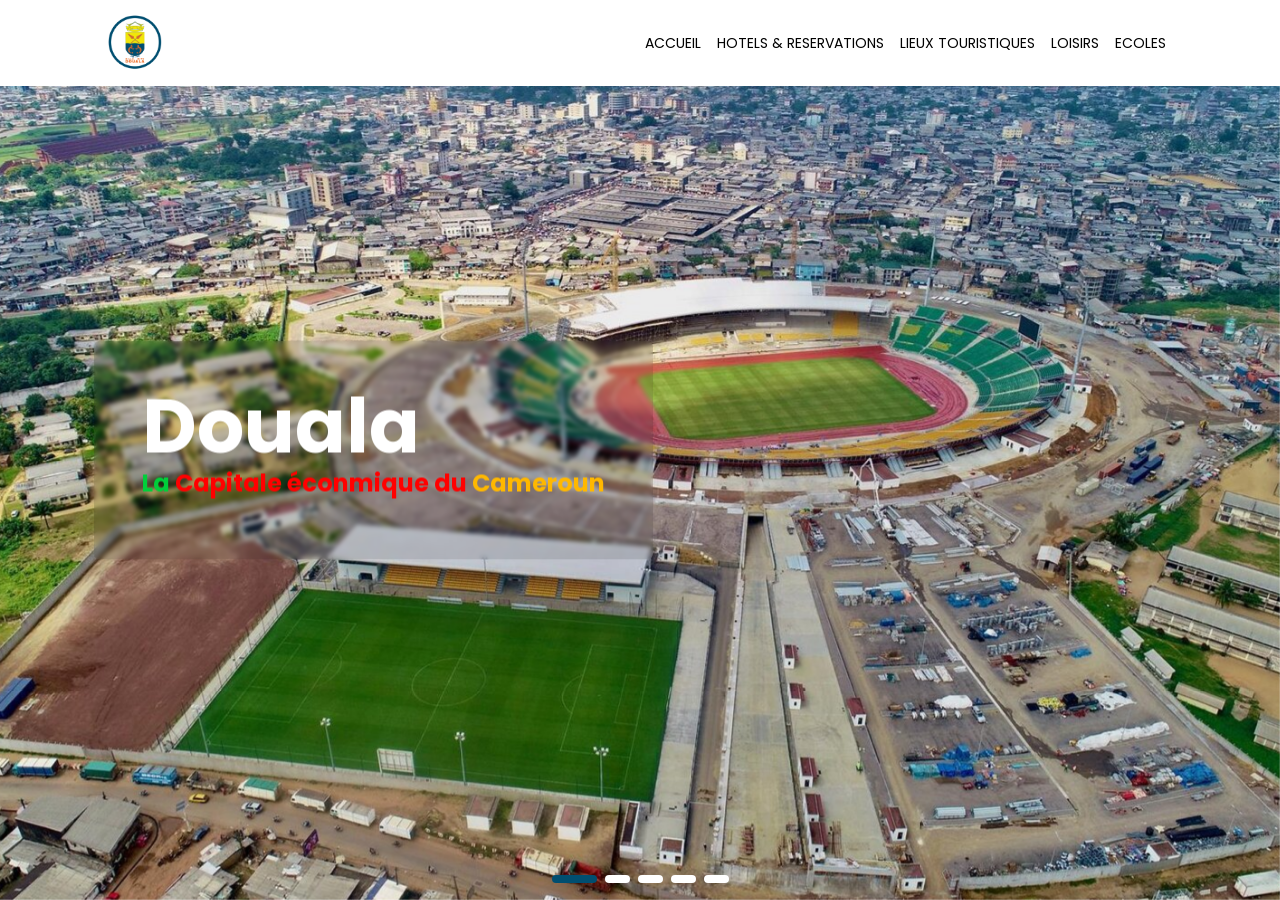
==== index.html @ 6801f5c3 "hero slides de la page d'accueil" ====
<!DOCTYPE html>
<html lang="en">
  <head>
    <meta charset="UTF-8" />
    <meta http-equiv="X-UA-Compatible" content="IE=edge" />
    <meta name="viewport" content="width=device-width, initial-scale=1.0" />

    <title>Douala Website | Accueil</title>

    <link rel="shortcut icon" href="images/logo-douala.png" type="image/png" />
    <!-- Poppins Google Font -->
    <link rel="preconnect" href="https://fonts.googleapis.com" />
    <link rel="preconnect" href="https://fonts.gstatic.com" crossorigin />
    <link
      href="https://fonts.googleapis.com/css2?family=Poppins:wght@300;400;500;700&display=swap"
      rel="stylesheet"
    />

    <!-- Swiper -->
    <link
      rel="stylesheet"
      href="https://unpkg.com/swiper@8/swiper-bundle.min.css"
    />

    <!-- Bootstrap  -->
    <link
      href="https://cdn.jsdelivr.net/npm/bootstrap@5.1.3/dist/css/bootstrap.min.css"
      rel="stylesheet"
      integrity="sha384-1BmE4kWBq78iYhFldvKuhfTAU6auU8tT94WrHftjDbrCEXSU1oBoqyl2QvZ6jIW3"
      crossorigin="anonymous"
    />

    <link rel="stylesheet" href="assets/css/style.css" />
  </head>

  <body>
    <header class="header shadow-sm position-fixed w-100">
      <div class="header-container container">
          <div class="container-fluid">
            <nav class="navbar navbar-expand-lg text-danger">
                <div class="container-fluid">
                  <a class="navbar-brand" href="index.html">
                      <img src="images/logo-douala.png" alt="logo CUD Douala" height="60">
                  </a>

                  <button class="navbar-toggler" type="button" data-bs-toggle="collapse" data-bs-target="#navbarNavAltMarkup" aria-controls="navbarNavAltMarkup" aria-expanded="false" aria-label="Toggle navigation">
                    <span class="navbar-toggler-icon"></span>
                  </button>

                  <div class="collapse navbar-collapse justify-content-end" id="navbarNavAltMarkup">
                    <div class="navbar-nav text-uppercase">
                      <a class="nav-link active" aria-current="page" href="#">Accueil</a>
                      <a class="nav-link" href="#">Hotels & Reservations</a>
                      <a class="nav-link" href="#">Lieux Touristiques</a>
                      <a class="nav-link" href="#">Loisirs</a>
                      <a class="nav-link" href="#">Ecoles</a>
                    </div>
                  </div>
                </div>
              </nav>
      </div>
      </div>
    </header>
    <section class="hero-content">
      <div class="swiper">

        <div class="swiper-wrapper">
          <div class="hero swiper-slide">
            <div class="container">
              <div class="container-fluid position-absolute">
                <div class="hero__intro p-5 rounded-2">
                  <h3 class="title">Douala</h3>
                  <p class="description">
                    <span class="green">La</span>
                    <span class="red">Capitale éconmique du </span>
                    <span class="yellow">Cameroun</span>
                  </p>
                </div>
              </div>
             
             </div>
            <img src="/images/hero-img.jpg" alt="hero image" class="h-100 w-100 hero__img">
          </div>
          <div class="hero swiper-slide">
            <img src="/images/hero-img-1.jpg" alt="hero image" class="h-100 w-100 hero__img">
        </div>
        <div class="hero swiper-slide">
          <img src="/images/hero-img-2.jpg" alt="hero image" class="h-100 w-100 hero__img">
      </div>
          <div class="hero swiper-slide">
            <div class="container">
              <div class="container-fluid position-absolute">
                <div class="hero__intro p-5 rounded-2">
                  <h3 class="title">Fleuve Wouri</h3>
                  <p class="description">
                    <span class="green">La</span>
                    <span class="red">Capitale éconmique du </span>
                    <span class="yellow">Cameroun</span>
                  </p>
                </div>
              </div>

            </div>
            <img src="/images/hero-img-3.jpg" alt="hero image" class="h-100 w-100 hero__img">
          </div>
          <div class="hero swiper-slide">
            <div class="container">
              <div class="container-fluid position-absolute">
                <div class="hero__intro p-5 rounded-2">
                  <h3 class="title">Cathédrale St. Pierre et Paul, Douala</h3>
                  <p class="description">
                    <span class="green">La</span>
                    <span class="red">Capitale éconmique du </span>
                    <span class="yellow">Cameroun</span>
                  </p>
                </div>
              </div>

            </div>
            <img src="/images/hero-img-4.jpg" alt="hero image" class="h-100 w-100 hero__img">
          </div>

        </div>

        <div class="swiper-pagination"></div>
      </div>
    
    </section>

    <!-- Bootstrap SCripts -->
    <script
      src="https://cdn.jsdelivr.net/npm/bootstrap@5.1.3/dist/js/bootstrap.bundle.min.js"
      integrity="sha384-ka7Sk0Gln4gmtz2MlQnikT1wXgYsOg+OMhuP+IlRH9sENBO0LRn5q+8nbTov4+1p"
      crossorigin="anonymous"
    ></script>

    <!-- Swiper js -->
    <script src="https://unpkg.com/swiper@8/swiper-bundle.min.js"></script>

    <!-- Js -->
    <script src="assets/js/app.js"></script>
  </body>
</html>
---- assets/css/style.css ----
@import 'base/_base.css';
@import 'layouts/_header.css';
@import 'layouts/_hero.css';
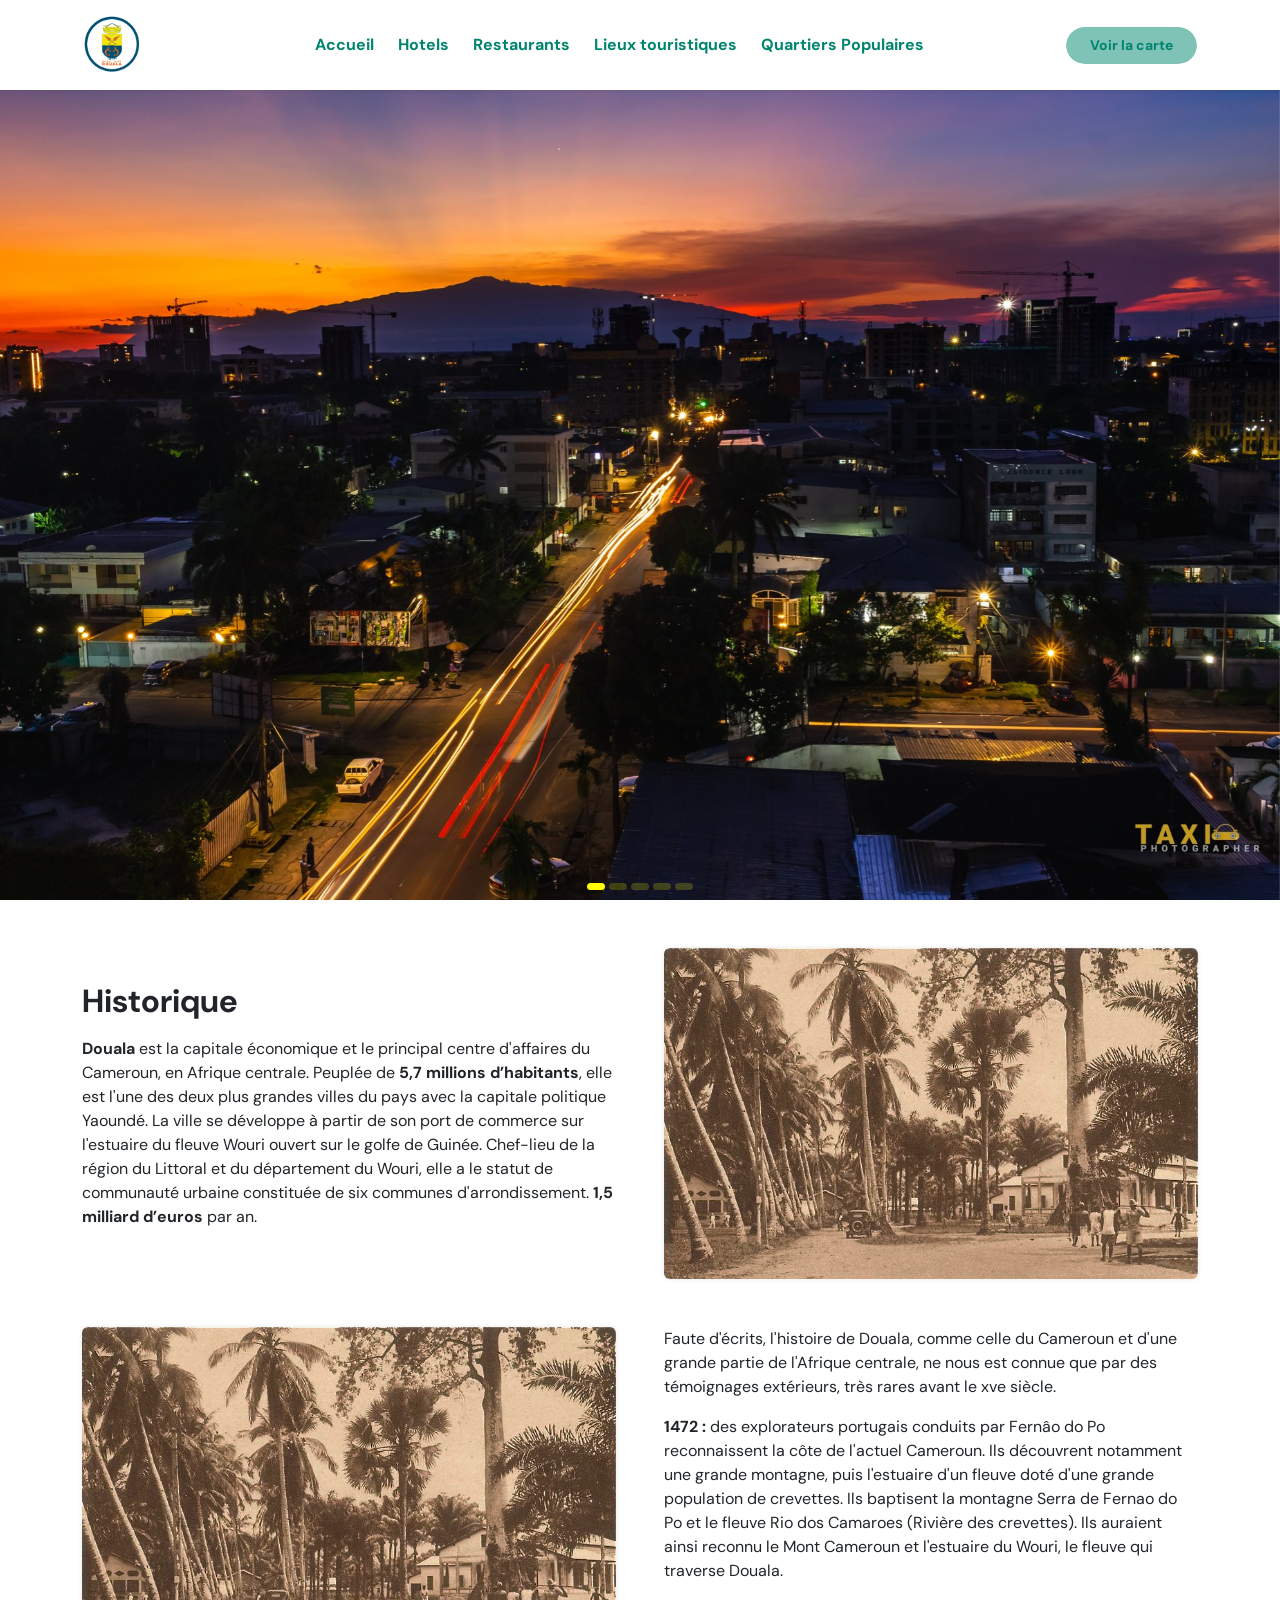
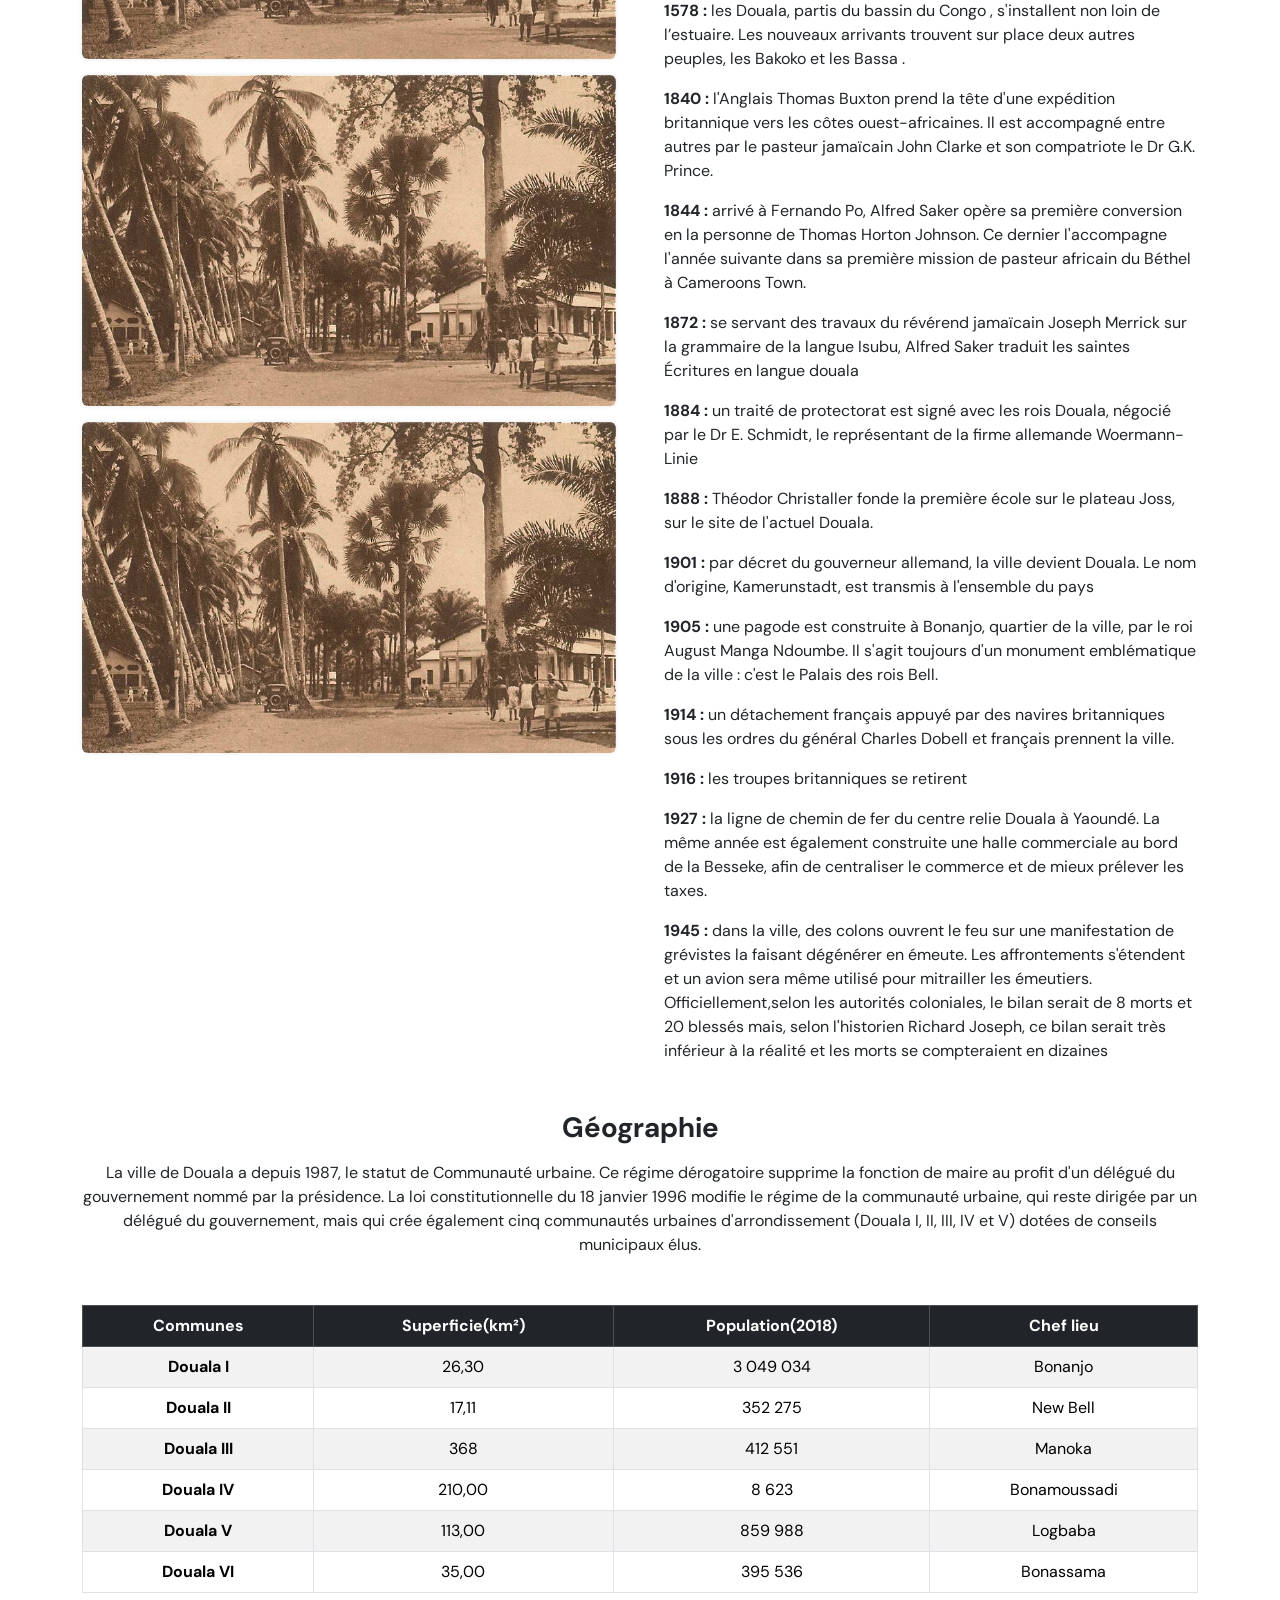
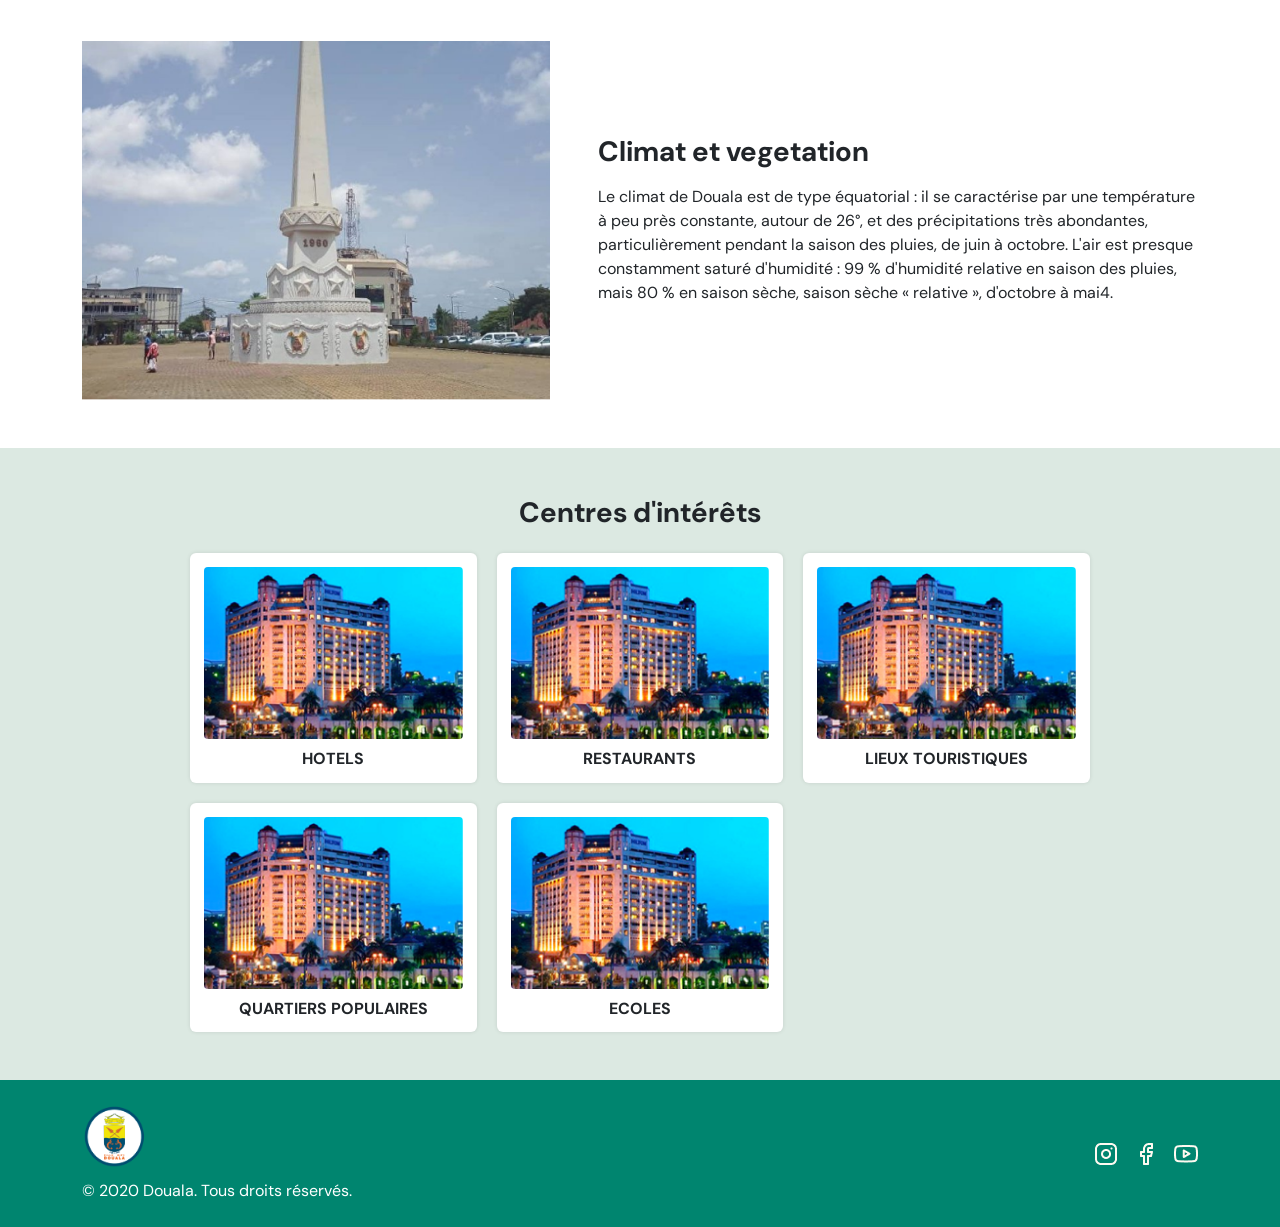
==== commit 654ea7e2: "Ajout des pages hotels, lieux touristiques et completion de la page d'accueil en responsive" ====
--- a/index.html
+++ b/index.html
@@ -1,143 +1,353 @@
-<!DOCTYPE html>
+<!doctype html>
 <html lang="en">
-  <head>
-    <meta charset="UTF-8" />
-    <meta http-equiv="X-UA-Compatible" content="IE=edge" />
-    <meta name="viewport" content="width=device-width, initial-scale=1.0" />
-
-    <title>Douala Website | Accueil</title>
-
-    <link rel="shortcut icon" href="images/logo-douala.png" type="image/png" />
-    <!-- Poppins Google Font -->
-    <link rel="preconnect" href="https://fonts.googleapis.com" />
-    <link rel="preconnect" href="https://fonts.gstatic.com" crossorigin />
-    <link
-      href="https://fonts.googleapis.com/css2?family=Poppins:wght@300;400;500;700&display=swap"
-      rel="stylesheet"
-    />
-
-    <!-- Swiper -->
-    <link
-      rel="stylesheet"
-      href="https://unpkg.com/swiper@8/swiper-bundle.min.css"
-    />
-
-    <!-- Bootstrap  -->
-    <link
-      href="https://cdn.jsdelivr.net/npm/bootstrap@5.1.3/dist/css/bootstrap.min.css"
-      rel="stylesheet"
-      integrity="sha384-1BmE4kWBq78iYhFldvKuhfTAU6auU8tT94WrHftjDbrCEXSU1oBoqyl2QvZ6jIW3"
-      crossorigin="anonymous"
-    />
-
-    <link rel="stylesheet" href="assets/css/style.css" />
-  </head>
-
-  <body>
-    <header class="header shadow-sm position-fixed w-100">
-      <div class="header-container container">
-          <div class="container-fluid">
-            <nav class="navbar navbar-expand-lg text-danger">
-                <div class="container-fluid">
-                  <a class="navbar-brand" href="index.html">
-                      <img src="images/logo-douala.png" alt="logo CUD Douala" height="60">
-                  </a>
-
-                  <button class="navbar-toggler" type="button" data-bs-toggle="collapse" data-bs-target="#navbarNavAltMarkup" aria-controls="navbarNavAltMarkup" aria-expanded="false" aria-label="Toggle navigation">
-                    <span class="navbar-toggler-icon"></span>
-                  </button>
-
-                  <div class="collapse navbar-collapse justify-content-end" id="navbarNavAltMarkup">
-                    <div class="navbar-nav text-uppercase">
-                      <a class="nav-link active" aria-current="page" href="#">Accueil</a>
-                      <a class="nav-link" href="#">Hotels & Reservations</a>
-                      <a class="nav-link" href="#">Lieux Touristiques</a>
-                      <a class="nav-link" href="#">Loisirs</a>
-                      <a class="nav-link" href="#">Ecoles</a>
-                    </div>
-                  </div>
-                </div>
-              </nav>
-      </div>
-      </div>
-    </header>
-    <section class="hero-content">
-      <div class="swiper">
-
-        <div class="swiper-wrapper">
-          <div class="hero swiper-slide">
-            <div class="container">
-              <div class="container-fluid position-absolute">
-                <div class="hero__intro p-5 rounded-2">
-                  <h3 class="title">Douala</h3>
-                  <p class="description">
-                    <span class="green">La</span>
-                    <span class="red">Capitale éconmique du </span>
-                    <span class="yellow">Cameroun</span>
-                  </p>
-                </div>
-              </div>
-             
-             </div>
-            <img src="/images/hero-img.jpg" alt="hero image" class="h-100 w-100 hero__img">
-          </div>
-          <div class="hero swiper-slide">
-            <img src="/images/hero-img-1.jpg" alt="hero image" class="h-100 w-100 hero__img">
-        </div>
-        <div class="hero swiper-slide">
-          <img src="/images/hero-img-2.jpg" alt="hero image" class="h-100 w-100 hero__img">
-      </div>
-          <div class="hero swiper-slide">
-            <div class="container">
-              <div class="container-fluid position-absolute">
-                <div class="hero__intro p-5 rounded-2">
-                  <h3 class="title">Fleuve Wouri</h3>
-                  <p class="description">
-                    <span class="green">La</span>
-                    <span class="red">Capitale éconmique du </span>
-                    <span class="yellow">Cameroun</span>
-                  </p>
-                </div>
-              </div>
-
-            </div>
-            <img src="/images/hero-img-3.jpg" alt="hero image" class="h-100 w-100 hero__img">
-          </div>
-          <div class="hero swiper-slide">
-            <div class="container">
-              <div class="container-fluid position-absolute">
-                <div class="hero__intro p-5 rounded-2">
-                  <h3 class="title">Cathédrale St. Pierre et Paul, Douala</h3>
-                  <p class="description">
-                    <span class="green">La</span>
-                    <span class="red">Capitale éconmique du </span>
-                    <span class="yellow">Cameroun</span>
-                  </p>
-                </div>
-              </div>
-
-            </div>
-            <img src="/images/hero-img-4.jpg" alt="hero image" class="h-100 w-100 hero__img">
-          </div>
-
-        </div>
-
-        <div class="swiper-pagination"></div>
-      </div>
-    
-    </section>
-
-    <!-- Bootstrap SCripts -->
-    <script
-      src="https://cdn.jsdelivr.net/npm/bootstrap@5.1.3/dist/js/bootstrap.bundle.min.js"
-      integrity="sha384-ka7Sk0Gln4gmtz2MlQnikT1wXgYsOg+OMhuP+IlRH9sENBO0LRn5q+8nbTov4+1p"
-      crossorigin="anonymous"
-    ></script>
-
-    <!-- Swiper js -->
-    <script src="https://unpkg.com/swiper@8/swiper-bundle.min.js"></script>
-
-    <!-- Js -->
-    <script src="assets/js/app.js"></script>
-  </body>
-</html>
+<head>
+    <meta charset="UTF-8">
+    <meta name="viewport"
+          content="width=device-width, user-scalable=no, initial-scale=1.0, maximum-scale=1.0, minimum-scale=1.0">
+    <meta http-equiv="X-UA-Compatible" content="ie=edge">
+    <title>Douala - Capitale économique du Cameroun</title>
+    <!-- Swiper css -->
+    <link rel="stylesheet" href="https://unpkg.com/swiper@8/swiper-bundle.min.css"/>
+    <!-- Bootstrap css -->
+    <link href="https://cdn.jsdelivr.net/npm/bootstrap@5.1.3/dist/css/bootstrap.min.css" rel="stylesheet"
+          integrity="sha384-1BmE4kWBq78iYhFldvKuhfTAU6auU8tT94WrHftjDbrCEXSU1oBoqyl2QvZ6jIW3" crossorigin="anonymous">
+    <!-- Style css -->
+    <link rel="stylesheet" href="assets/css/style.css">
+    <link rel="stylesheet" href="assets/css/home.css">
+
+</head>
+<body>
+
+<header class="header position-fixed top-0 w-100 bg-white">
+    <div class="header-container container m-auto h-100 d-flex align-items-center justify-content-between">
+        <a href="index.html" class="logo d-flex">
+            <img alt="logo CUD Douala" src="images/logo-douala.png">
+        </a>
+
+        <ul class="navbar-menu d-flex align-items-center gap-2 fw-bold h-100">
+            <li class="menu-item overflow-hidden"><a href="index.html" class="menu-link">Accueil</a></li>
+            <li class="menu-item overflow-hidden"><a href="pages/hotels.html" class="menu-link">Hotels</a></li>
+            <li class="menu-item overflow-hidden"><a href="pages/restaurants.html" class="menu-link">Restaurants</a></li>
+            <li class="menu-item overflow-hidden"><a href="pages/lieux-touristiques.html" class="menu-link">Lieux
+                touristiques</a></li>
+            <li class="menu-item overflow-hidden"><a href="" class="menu-link">Quartiers Populaires</a></li>
+        </ul>
+
+        <a href="#" class="button fw-bold">Voir la carte</a>
+    </div>
+</header>
+
+<div class="hero swiper">
+    <div class="swiper-wrapper">
+        <div class="swiper-slide">
+            <img src="images/nigth.jpg" alt="image de la ville de douala en pleine nuit">
+        </div>
+        <div class="swiper-slide">
+            <img src="images/wouri-bay.jpg" alt="baies du fleuve wouri">
+        </div>
+        <div class="swiper-slide">
+            <img src="images/stade.jpg" alt="Stade de japoma">
+        </div>
+        <div class="swiper-slide">
+            <img src="images/cathedrale.jpg" alt="Cathedrale saint pierre et paul de Douala">
+        </div>
+        <div class="swiper-slide">
+            <img src="images/parcours-vita.jpg" alt="Parcours vita">
+        </div>
+    </div>
+
+    <div class="swiper-pagination d-flex align-items-center justify-content-center gap-1"></div>
+</div>
+
+<div class="history py-5">
+    <div class="container m-auto mb-5 d-flex flex-column-reverse flex-md-row-reverse align-items-center gap-5">
+        <div class="history-img">
+            <img src="images/history.jpg" alt="image historique de la ville de douala">
+        </div>
+
+        <div class="history-text">
+            <h2 class="fw-bold mb-3">Historique</h2>
+            <p class="mb-3">
+                <span class="fw-bold">Douala</span> est la capitale économique et le principal centre d'affaires du
+                Cameroun, en Afrique centrale.
+                Peuplée de <span class="fw-bold">5,7 millions d’habitants</span>, elle est l'une des deux plus grandes
+                villes du pays avec la
+                capitale politique Yaoundé. La ville se développe à partir de son port de commerce sur l'estuaire du
+                fleuve Wouri ouvert sur le golfe de Guinée. Chef-lieu de la région du Littoral et du département du
+                Wouri, elle a le statut de communauté urbaine constituée de six communes d'arrondissement.
+                <span class="fw-bold">1,5 milliard d’euros</span> par an.
+            </p>
+        </div>
+    </div>
+
+    <div class="container m-auto d-flex flex-row gap-5">
+        <div class="history-img d-flex flex-column gap-3 d-none d-lg-flex">
+            <img src="images/history.jpg" alt="image historique de la ville de douala" class="d-none d-lg-block">
+            <img src="images/history.jpg" alt="image historique de la ville de douala" class="d-none d-lg-block">
+            <img src="images/history.jpg" alt="image historique de la ville de douala" class="d-none d-lg-block">
+        </div>
+
+        <div class="history-text w-100">
+            <p class="mb-3">
+                Faute d'écrits, l'histoire de Douala, comme celle du Cameroun et d'une grande partie de
+                l'Afrique centrale, ne nous est connue que par des témoignages extérieurs, très rares avant
+                le xve siècle.
+            </p>
+            <ul class="d-flex flex-column gap-3 p-0">
+                <li>
+                    <span class="fw-bold">1472 : </span>
+                    <span>
+                        des explorateurs portugais conduits par Fernâo do Po reconnaissent la côte de l'actuel
+                        Cameroun. Ils découvrent notamment une grande montagne, puis l'estuaire d'un fleuve
+                        doté d'une grande population de crevettes. Ils baptisent la montagne Serra de Fernao do
+                        Po et le fleuve Rio dos Camaroes (Rivière des crevettes). Ils auraient ainsi reconnu le
+                        Mont Cameroun et l'estuaire du Wouri, le fleuve qui traverse Douala.
+                    </span>
+                </li>
+
+                <li>
+                    <span class="fw-bold">1578 : </span>
+                    <span>
+                        les Douala, partis du bassin du Congo , s'installent non loin de l’estuaire.
+                        Les nouveaux arrivants trouvent sur place deux autres peuples, les Bakoko et les Bassa .
+                    </span>
+                </li>
+
+                <li><span class="fw-bold">1840 : </span>
+                    <span>
+                        l'Anglais Thomas Buxton prend la tête d'une expédition britannique vers les côtes
+                        ouest-africaines. Il est accompagné entre autres par le pasteur jamaïcain John
+                        Clarke et son compatriote le Dr G.K. Prince.
+                    </span>
+                </li>
+                <li><span class="fw-bold">1844 : </span>
+                    <span>
+                        arrivé à Fernando Po, Alfred Saker opère sa première conversion en
+                        la personne de Thomas Horton Johnson. Ce dernier l'accompagne l'année
+                        suivante dans sa première mission de pasteur africain du Béthel à Cameroons Town.
+                    </span>
+                </li>
+                <li><span class="fw-bold">1872 : </span>
+                    <span>
+                        se servant des travaux du révérend jamaïcain Joseph Merrick sur la
+                        grammaire de la langue Isubu, Alfred Saker traduit les saintes
+                        Écritures en langue douala
+                    </span>
+                </li>
+                <li><span class="fw-bold">1884 : </span>
+                    <span>
+                        un traité de protectorat est signé avec les rois Douala, négocié par le
+                        Dr E. Schmidt, le représentant de la firme allemande Woermann-Linie
+                    </span>
+                </li>
+                <li><span class="fw-bold">1888 : </span>
+                    <span>
+                        Théodor Christaller fonde la première école sur le plateau Joss, sur le
+                        site de l'actuel Douala.
+                    </span>
+                </li>
+                <li>
+                    <span class="fw-bold">1901 : </span>
+                    <span>
+                        par décret du gouverneur allemand, la ville devient Douala. Le nom d'origine,
+                        Kamerunstadt, est transmis à l'ensemble du pays
+                    </span>
+                </li>
+                <li>
+                    <span class="fw-bold">1905 : </span>
+                    <span>une pagode est construite à Bonanjo, quartier de la ville, par le roi August Manga
+                        Ndoumbe. Il s'agit toujours d'un monument emblématique de la ville : c'est le
+                        Palais des rois Bell.
+                    </span>
+                </li>
+
+                <li>
+                    <span class="fw-bold">1914 : </span>
+                    <span>
+                        un détachement français appuyé par des navires britanniques sous les ordres du général
+                        Charles Dobell et français prennent la ville.
+                    </span>
+                </li>
+                <li>
+                    <span class="fw-bold">1916 : </span>
+                    <span>
+                         les troupes britanniques se retirent
+                    </span>
+                </li>
+                <li>
+                    <span class="fw-bold">1927 : </span>
+                    <span>
+                        la ligne de chemin de fer du centre relie Douala à Yaoundé. La même année est également
+                        construite une halle commerciale au bord de la Besseke, afin de centraliser le commerce et
+                        de mieux prélever les taxes.
+                    </span>
+                </li>
+                <li>
+                    <span class="fw-bold">1945 : </span>
+                    <span>
+                        dans la ville, des colons ouvrent le feu sur une manifestation de grévistes la faisant dégénérer
+                        en émeute. Les affrontements s'étendent et un avion sera même utilisé pour mitrailler les
+                        émeutiers. Officiellement,selon les autorités coloniales, le bilan serait de 8 morts et 20
+                        blessés mais, selon l'historien Richard Joseph, ce bilan serait très inférieur à la réalité
+                        et les morts se compteraient en dizaines
+                    </span>
+                </li>
+            </ul>
+        </div>
+    </div>
+
+
+</div>
+
+<div class="table-content text-center">
+    <div class="container m-auto">
+        <h3 class="fw-bold mb-3">Géographie</h3>
+        <p class="mb-5">
+            La ville de Douala a depuis 1987, le statut de Communauté urbaine.
+            Ce régime dérogatoire supprime la fonction de maire au profit d'un délégué du gouvernement nommé par la
+            présidence. La loi constitutionnelle du 18 janvier 1996 modifie le régime de la communauté urbaine,
+            qui reste dirigée par un délégué du gouvernement, mais qui crée également cinq communautés urbaines
+            d'arrondissement (Douala I, II, III, IV et V) dotées de conseils municipaux élus.
+        </p>
+        <table class="table table-bordered table-striped table-responsive">
+            <thead class="table-dark">
+            <tr>
+                <th scope="col">Communes</th>
+                <th scope="col">Superficie(km²)</th>
+                <th scope="col">Population(2018)</th>
+                <th scope="col">Chef lieu</th>
+            </tr>
+            </thead>
+            <tbody>
+            <tr>
+                <th scope="row">Douala I</th>
+                <td>26,30</td>
+                <td>3 049 034</td>
+                <td>Bonanjo</td>
+            </tr>
+            <tr>
+                <th scope="row">Douala II</th>
+                <td>17,11</td>
+                <td>352 275</td>
+                <td>New Bell</td>
+            </tr>
+            <tr>
+                <th scope="row">Douala III</th>
+                <td>368</td>
+                <td>412 551</td>
+                <td>Manoka</td>
+            </tr>
+
+            <tr>
+                <th scope="row">Douala IV</th>
+                <td>210,00</td>
+                <td>8 623</td>
+                <td>Bonamoussadi</td>
+            </tr>
+
+            <tr>
+                <th scope="row">Douala V</th>
+                <td>113,00</td>
+                <td>859 988</td>
+                <td>Logbaba</td>
+            </tr>
+
+            <tr>
+                <th scope="row">Douala VI</th>
+                <td>35,00</td>
+                <td>395 536</td>
+                <td>Bonassama</td>
+            </tr>
+            </tbody>
+        </table>
+    </div>
+</div>
+
+<div class="climat py-5">
+    <div class="container m-auto d-flex flex-column-reverse flex-lg-row gap-5 align-items-center">
+        <div class="img text-center">
+            <img src="images/climat.png" alt="image climat">
+        </div>
+        <div class="text">
+            <h3 class="fw-bold mb-3">Climat et vegetation</h3>
+            <p>
+                Le climat de Douala est de type équatorial : il se caractérise par une température à peu près constante,
+                autour de 26°, et des précipitations très abondantes, particulièrement pendant la saison des pluies, de
+                juin à octobre. L'air est presque constamment saturé d'humidité : 99 % d'humidité relative en saison des
+                pluies, mais 80 % en saison sèche, saison sèche « relative », d'octobre à mai4.
+            </p>
+        </div>
+    </div>
+</div>
+
+<div class="interests">
+    <div class="container m-auto py-5">
+        <h3 class="title text-center fw-bold mb-4">Centres d'intérêts</h3>
+
+        <div class="interests-content m-auto align-items-center text-uppercase">
+            <a href="" class="interests-item">
+                <div class="interests-img overflow-hidden">
+                    <img src="images/hotels.png" alt="image d'un hotel">
+                </div>
+                <h4 class="interests-title fw-bold">Hotels</h4>
+            </a>
+            <a href="" class="interests-item">
+                <div class="interests-img overflow-hidden">
+                    <img src="images/hotels.png" alt="image d'un hotel">
+                </div>
+                <h4 class="interests-title fw-bold">Restaurants</h4>
+            </a>
+            <a href="" class="interests-item">
+                <div class="interests-img overflow-hidden">
+                    <img src="images/hotels.png" alt="image d'un hotel">
+                </div>
+                <h4 class="interests-title fw-bold">Lieux touristiques</h4>
+            </a>
+            <a href="" class="interests-item">
+                <div class="interests-img overflow-hidden">
+                    <img src="images/hotels.png" alt="image d'un hotel">
+                </div>
+                <h4 class="interests-title fw-bold">Quartiers populaires</h4>
+            </a>
+            <a href="" class="interests-item">
+                <div class="interests-img overflow-hidden">
+                    <img src="images/hotels.png" alt="image d'un hotel">
+                </div>
+                <h4 class="interests-title fw-bold">Ecoles</h4>
+            </a>
+        </div>
+    </div>
+</div>
+
+<footer class="footer">
+    <div class="footer-container container m-auto py-4 d-flex flex-column flex-md-row justify-content-between gap-3">
+        <div class="infos">
+            <a href="index.html" class="logo d-flex mb-2">
+                <img alt="logo CUD Douala" src="images/logo-douala.png">
+            </a>
+
+            <p class="copyright">
+                &copy; 2020 Douala. Tous droits réservés.
+            </p>
+        </div>
+
+        <div class="social-links d-flex align-items-center gap-3">
+            <a href="#" class="social-link"><img src="images/instagram.png" alt="instagram icon"></a>
+            <a href="#" class="social-link"><img src="images/facebook.png" alt="facebook icon"></a>
+            <a href="#" class="social-link"><img src="images/youtube.png" alt="youtube icon"></a>
+        </div>
+    </div>
+</footer>
+
+
+<!-- Swiper Js -->
+<script src="https://unpkg.com/swiper@8/swiper-bundle.min.js"></script>
+<script src="assets/js/swiper.js"></script>
+<!-- Bootstrap Js -->
+<script src="https://cdn.jsdelivr.net/npm/bootstrap@5.1.3/dist/js/bootstrap.bundle.min.js"
+        integrity="sha384-ka7Sk0Gln4gmtz2MlQnikT1wXgYsOg+OMhuP+IlRH9sENBO0LRn5q+8nbTov4+1p"
+        crossorigin="anonymous"></script>
+<!-- Js -->
+<script src="assets/js/app.js"></script>
+</body>
+</html>
--- a/assets/css/style.css
+++ b/assets/css/style.css
@@ -1,3 +1,147 @@
-@import 'base/_base.css';
-@import 'layouts/_header.css';
-@import 'layouts/_hero.css';+@import url("https://fonts.googleapis.com/css2?family=DM+Sans:wght@400;700&display=swap");
+*, *::before, *::after {
+  margin: 0 !important;
+  padding: 0;
+  box-sizing: border-box;
+}
+
+html, body {
+  min-height: 100vh;
+  font-family: "DM Sans", sans-serif;
+}
+
+a {
+  text-decoration: none;
+  color: inherit;
+}
+a:hover {
+  color: inherit;
+}
+
+img {
+  max-width: 100%;
+  height: auto;
+}
+
+ul {
+  list-style: none;
+}
+
+.container {
+  margin: 0 auto;
+}
+
+.button {
+  padding: 8px 24px;
+  border-radius: 50px;
+  background-color: #FFFFFF;
+  color: #00856F !important;
+  border: 1px solid transparent;
+  transition: all 0.2s ease;
+  position: relative;
+  font-size: 14px;
+  overflow: hidden;
+}
+.button:after {
+  content: "";
+  position: absolute;
+  top: 0;
+  left: 0;
+  width: 100%;
+  height: 100%;
+  background-color: #00856F;
+  opacity: 0.5;
+  border-radius: inherit;
+  transform: translateX(0%);
+  transition: 0.3s ease;
+}
+.button:hover {
+  border: 1px solid #00856F;
+}
+.button:hover:after {
+  transform: translateX(-100%);
+}
+
+.header {
+  height: 90px;
+  z-index: 20;
+  box-shadow: 0 0 4px rgba(0, 0, 0, 0.1);
+}
+.header-container .logo {
+  width: 60px;
+}
+.header-container .navbar-menu .menu-item {
+  padding: 4px;
+  position: relative;
+  border-radius: 24px;
+}
+.header-container .navbar-menu .menu-item::after {
+  content: "";
+  position: absolute;
+  top: 50%;
+  left: 50%;
+  transform: translate(-150%, -50%);
+  width: 110%;
+  height: 105%;
+  background-color: #00856F;
+  opacity: 0.5;
+  transition: 0.3s ease;
+  user-select: none;
+}
+.header-container .navbar-menu .menu-item:hover {
+  font-weight: bold;
+}
+.header-container .navbar-menu .menu-item:hover::after {
+  transform: translate(-50%, -50%);
+}
+.header-container .navbar-menu .menu-link {
+  color: #00856F;
+  position: relative;
+  padding: inherit;
+  z-index: 20;
+}
+@media screen and (max-width: 768px) {
+  .header-container .navbar-menu {
+    display: none !important;
+  }
+  .header-container .button {
+    display: none !important;
+  }
+}
+
+.hero {
+  height: 100vh;
+}
+.hero .swiper-wrapper .swiper-slide img {
+  object-fit: cover;
+  object-position: center center;
+  width: 100%;
+  height: 100%;
+}
+.hero .swiper-pagination-bullet {
+  background: yellow;
+  width: 18px;
+  height: 7px;
+  border-radius: 10px;
+  margin: 0 5px;
+}
+@media screen and (max-width: 1024px) {
+  .hero {
+    height: 80vh;
+  }
+}
+@media screen and (max-width: 540px) {
+  .hero {
+    height: 65vh;
+  }
+}
+
+.footer {
+  background-color: #00856F;
+  color: #FFFFFF;
+}
+.footer .footer-container .logo {
+  width: 65px;
+}
+
+/*# sourceMappingURL=style.css.map */
--- a/assets/css/home.css
+++ b/assets/css/home.css
@@ -0,0 +1,62 @@
+.history .container .history-img, .history .container .history-text {
+  flex: 1;
+}
+.history .container .history-img img {
+  border-radius: 6px;
+  box-shadow: 0 0 4px rgba(0, 0, 0, 0.1);
+}
+
+.climat {
+  text-align: center;
+}
+@media screen and (min-width: 1024px) {
+  .climat {
+    text-align: left;
+  }
+  .climat .text {
+    max-width: 600px;
+  }
+}
+
+.interests {
+  background-color: #DCE9E2;
+}
+.interests-content {
+  max-width: 900px;
+  gap: 20px;
+  display: grid;
+  grid-template-columns: repeat(1, 1fr);
+}
+@media screen and (min-width: 500px) {
+  .interests-content {
+    grid-template-columns: repeat(2, 1fr);
+  }
+}
+@media screen and (min-width: 800px) {
+  .interests-content {
+    grid-template-columns: repeat(3, 1fr);
+  }
+}
+.interests-item {
+  padding: 14px;
+  display: flex;
+  flex-direction: column;
+  gap: 10px;
+  align-items: center;
+  box-shadow: 0 0 4px rgba(0, 0, 0, 0.1);
+  border-radius: 6px;
+  background-color: #FFFFFF;
+}
+.interests-item img {
+  border-radius: 4px;
+  transition: 0.3s ease;
+}
+.interests-item:hover img {
+  transform: scale(1.1);
+}
+.interests-item .interests-title {
+  font-size: 16px;
+  margin-top: 10px;
+}
+
+/*# sourceMappingURL=home.css.map */
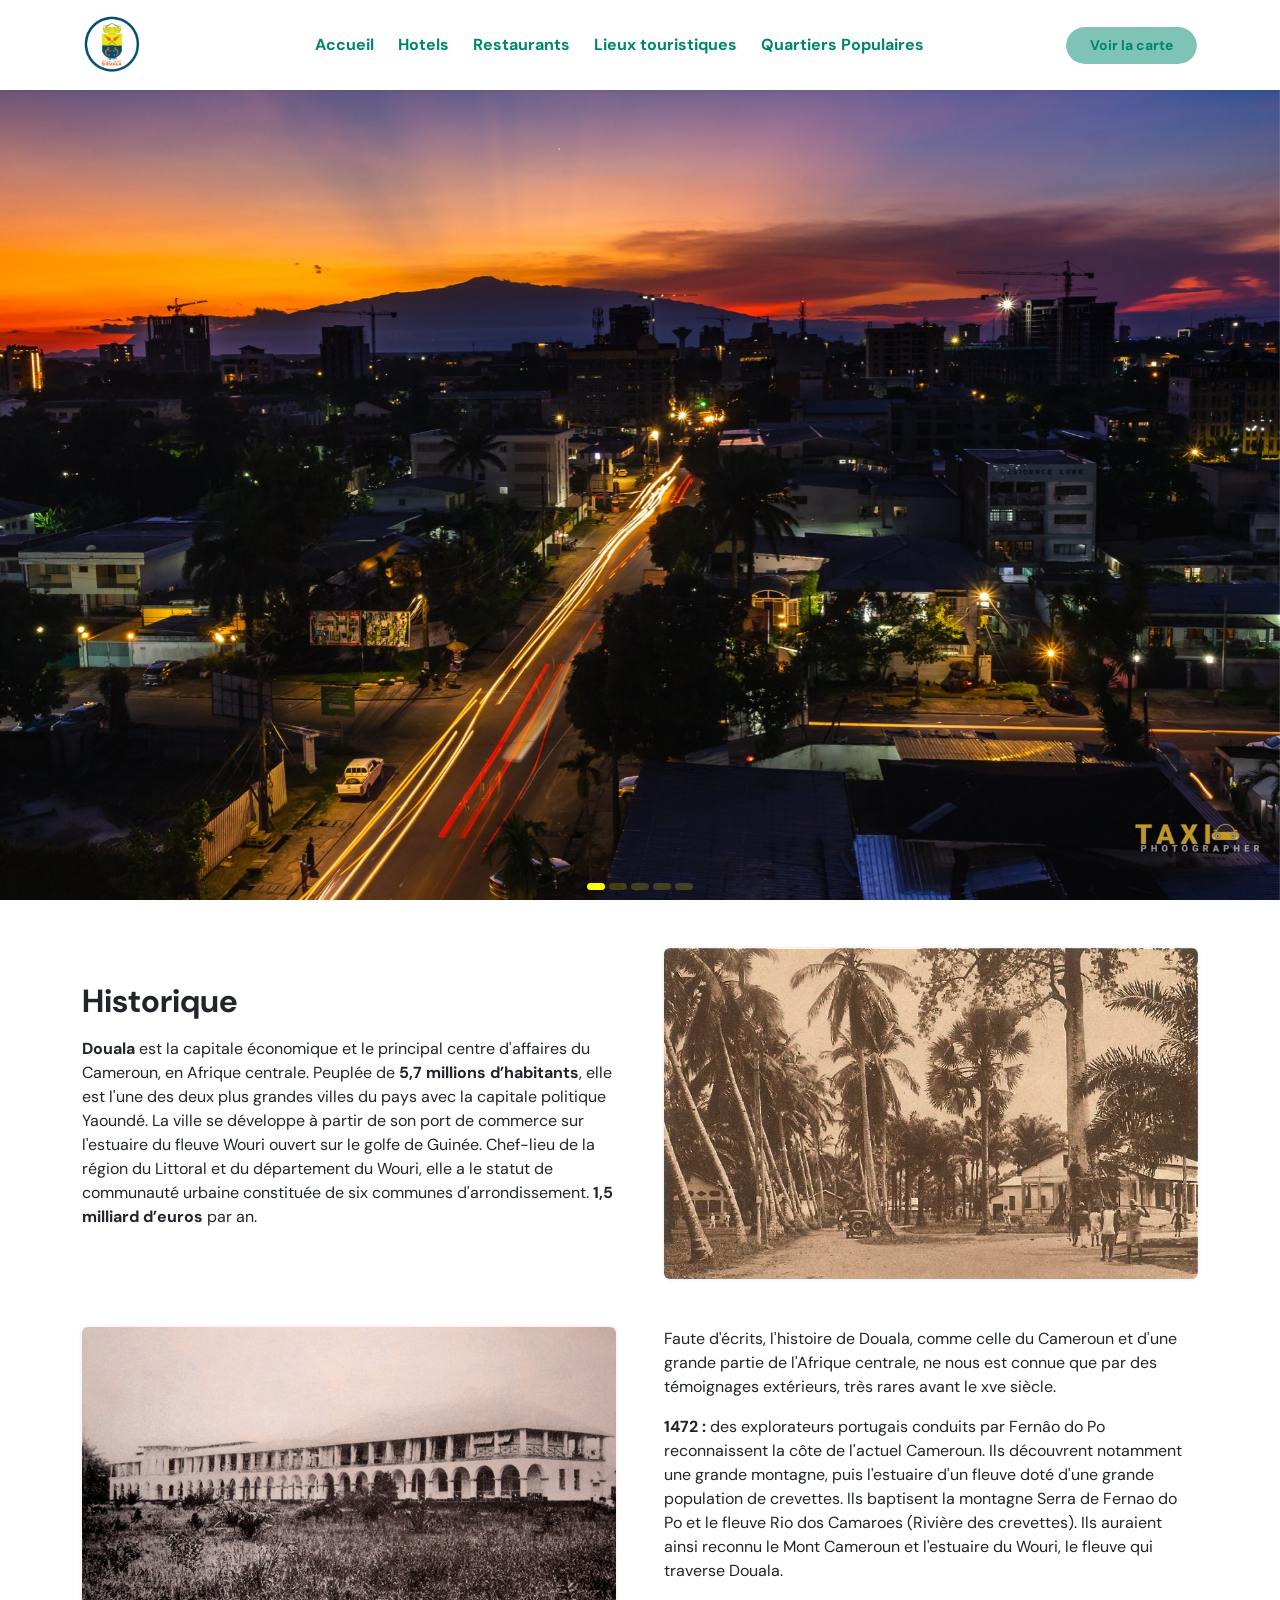
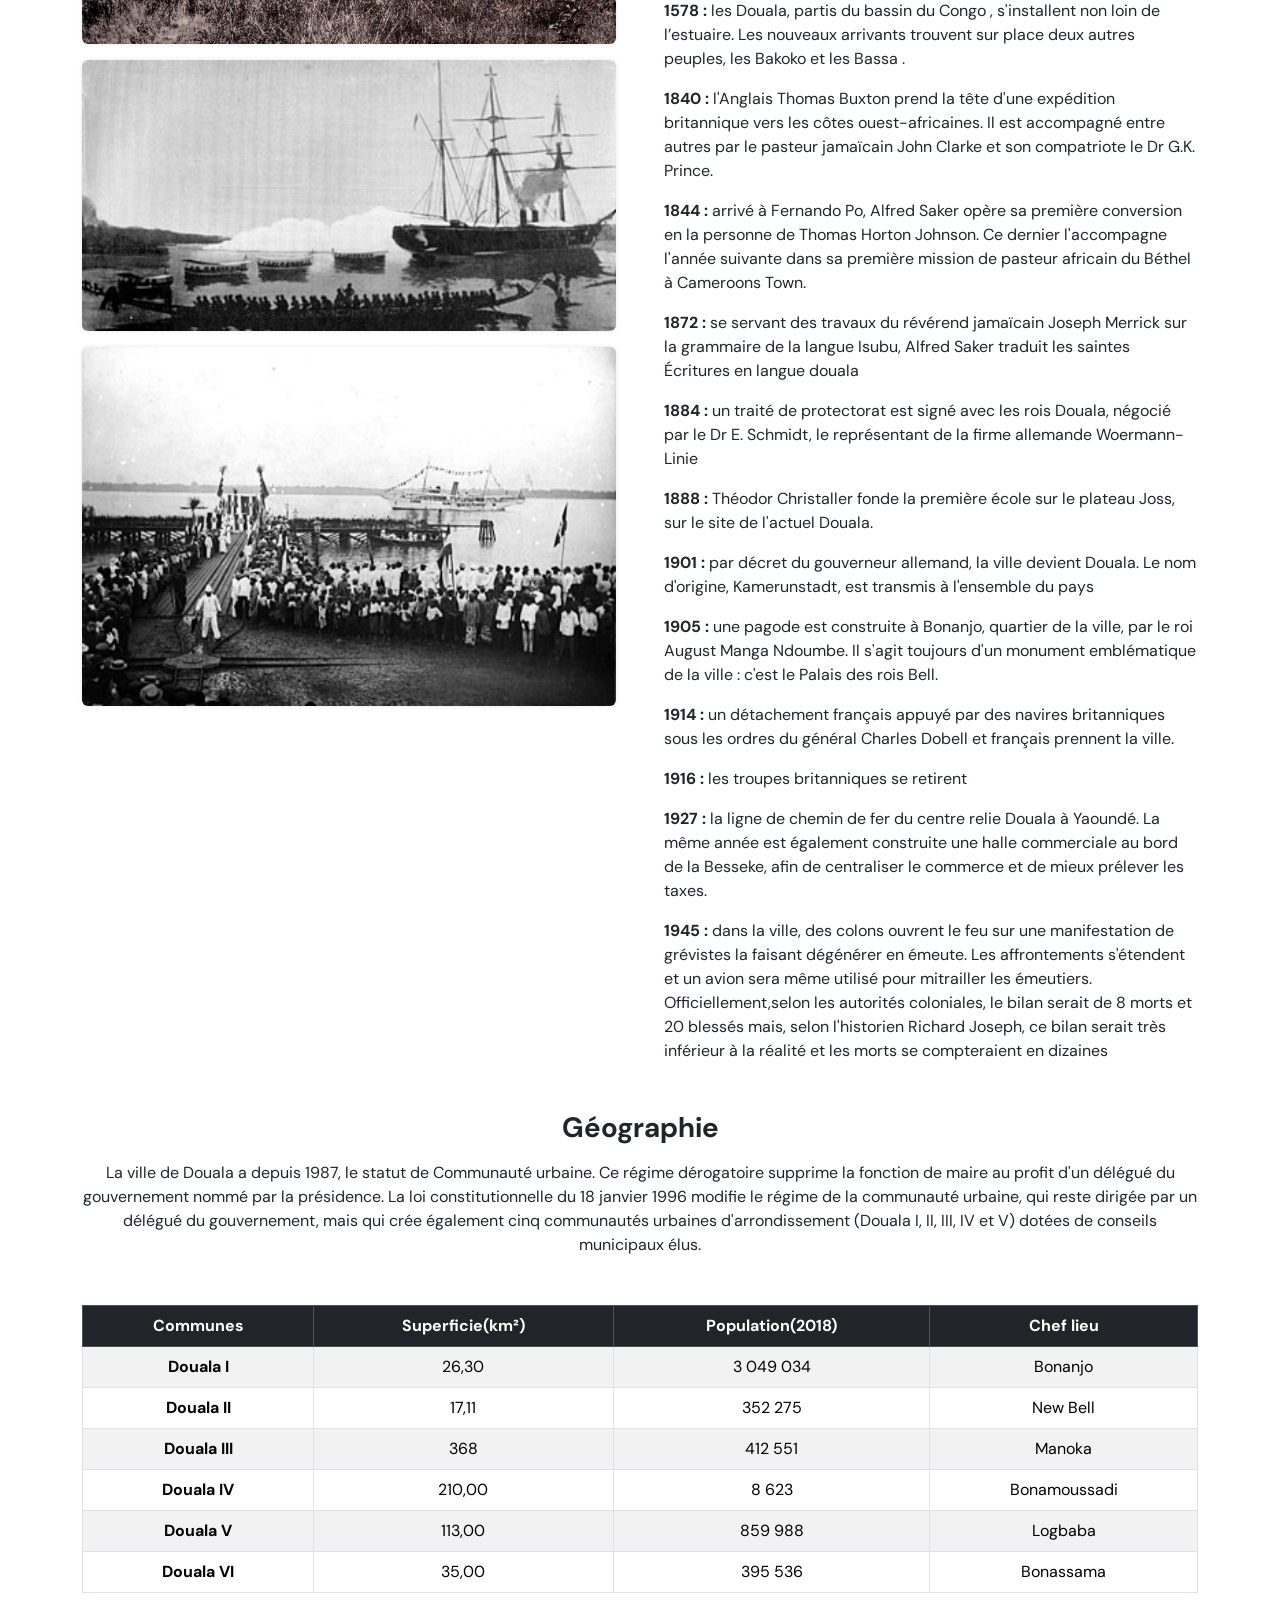
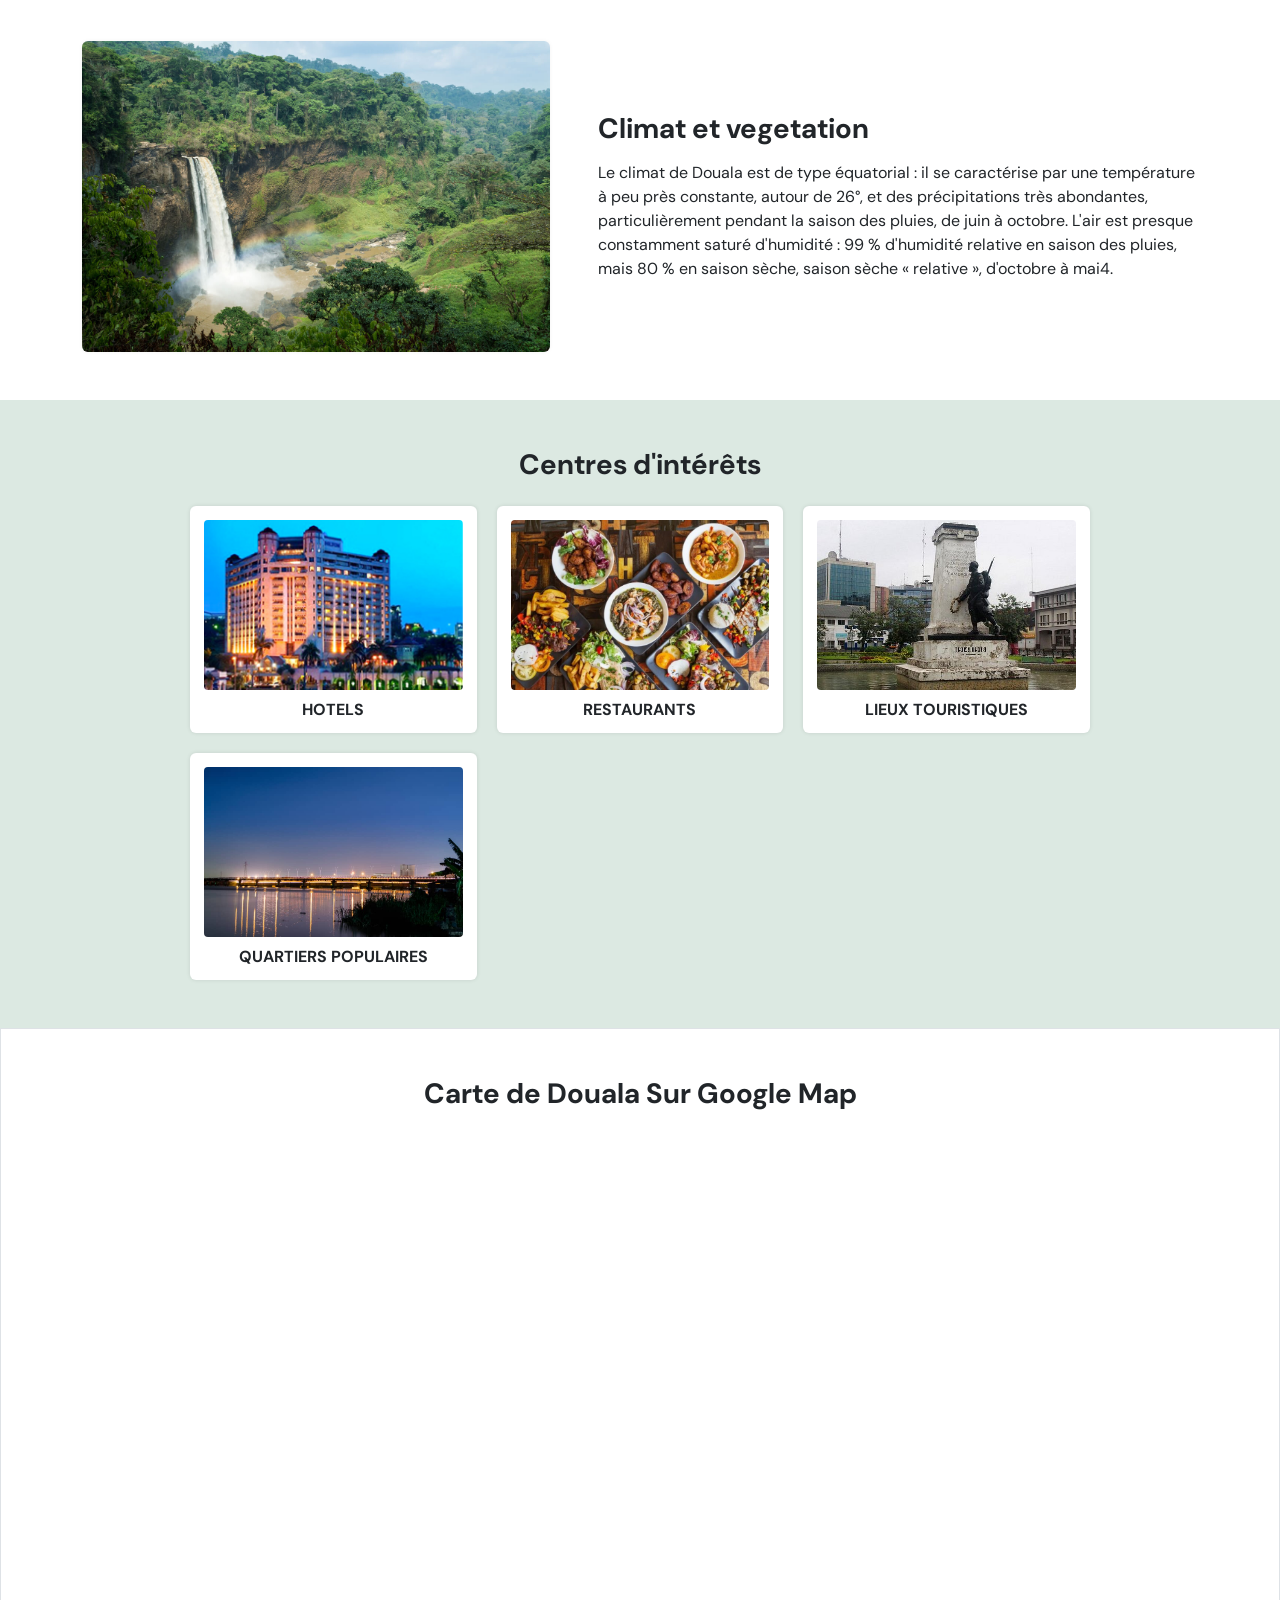
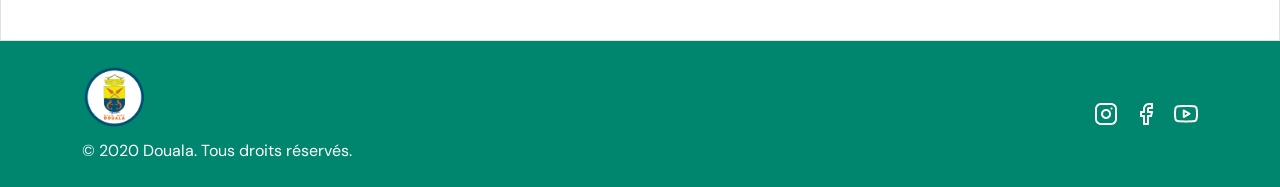
==== commit 22ac2baf: "Ajout des photos réeles sur les pages Accueil, hotels, restaurants et lieux touristiques" ====
--- a/index.html
+++ b/index.html
@@ -2,57 +2,63 @@
 <html lang="en">
 <head>
     <meta charset="UTF-8">
-    <meta name="viewport"
-          content="width=device-width, user-scalable=no, initial-scale=1.0, maximum-scale=1.0, minimum-scale=1.0">
-    <meta http-equiv="X-UA-Compatible" content="ie=edge">
+    <meta content="width=device-width, user-scalable=no, initial-scale=1.0, maximum-scale=1.0, minimum-scale=1.0"
+          name="viewport">
+    <meta content="ie=edge" http-equiv="X-UA-Compatible">
     <title>Douala - Capitale économique du Cameroun</title>
     <!-- Swiper css -->
-    <link rel="stylesheet" href="https://unpkg.com/swiper@8/swiper-bundle.min.css"/>
+    <link href="https://unpkg.com/swiper@8/swiper-bundle.min.css" rel="stylesheet"/>
     <!-- Bootstrap css -->
-    <link href="https://cdn.jsdelivr.net/npm/bootstrap@5.1.3/dist/css/bootstrap.min.css" rel="stylesheet"
-          integrity="sha384-1BmE4kWBq78iYhFldvKuhfTAU6auU8tT94WrHftjDbrCEXSU1oBoqyl2QvZ6jIW3" crossorigin="anonymous">
+    <link crossorigin="anonymous" href="https://cdn.jsdelivr.net/npm/bootstrap@5.1.3/dist/css/bootstrap.min.css"
+          integrity="sha384-1BmE4kWBq78iYhFldvKuhfTAU6auU8tT94WrHftjDbrCEXSU1oBoqyl2QvZ6jIW3" rel="stylesheet">
     <!-- Style css -->
-    <link rel="stylesheet" href="assets/css/style.css">
-    <link rel="stylesheet" href="assets/css/home.css">
+    <link href="assets/css/style.css" rel="stylesheet">
+    <link href="assets/css/home.css" rel="stylesheet">
 
 </head>
 <body>
 
 <header class="header position-fixed top-0 w-100 bg-white">
     <div class="header-container container m-auto h-100 d-flex align-items-center justify-content-between">
-        <a href="index.html" class="logo d-flex">
+        <a class="logo d-flex" href="index.html">
             <img alt="logo CUD Douala" src="images/logo-douala.png">
         </a>
 
         <ul class="navbar-menu d-flex align-items-center gap-2 fw-bold h-100">
-            <li class="menu-item overflow-hidden"><a href="index.html" class="menu-link">Accueil</a></li>
-            <li class="menu-item overflow-hidden"><a href="pages/hotels.html" class="menu-link">Hotels</a></li>
-            <li class="menu-item overflow-hidden"><a href="pages/restaurants.html" class="menu-link">Restaurants</a></li>
-            <li class="menu-item overflow-hidden"><a href="pages/lieux-touristiques.html" class="menu-link">Lieux
+            <li class="menu-item overflow-hidden"><a class="menu-link" href="index.html">Accueil</a></li>
+            <li class="menu-item overflow-hidden"><a class="menu-link" href="pages/hotels.html">Hotels</a></li>
+            <li class="menu-item overflow-hidden"><a class="menu-link" href="pages/restaurants.html">Restaurants</a>
+            </li>
+            <li class="menu-item overflow-hidden"><a class="menu-link" href="pages/lieux-touristiques.html">Lieux
                 touristiques</a></li>
-            <li class="menu-item overflow-hidden"><a href="" class="menu-link">Quartiers Populaires</a></li>
+            <li class="menu-item overflow-hidden"><a class="menu-link" href="pages/quartiers-populaires.html">Quartiers
+                Populaires</a></li>
         </ul>
 
-        <a href="#" class="button fw-bold">Voir la carte</a>
+        <button class="hamburger-btn">
+            <span class="hamburger-btn__line"></span>
+        </button>
+
+        <a class="button fw-bold" href="#map">Voir la carte</a>
     </div>
 </header>
 
 <div class="hero swiper">
     <div class="swiper-wrapper">
         <div class="swiper-slide">
-            <img src="images/nigth.jpg" alt="image de la ville de douala en pleine nuit">
-        </div>
-        <div class="swiper-slide">
-            <img src="images/wouri-bay.jpg" alt="baies du fleuve wouri">
-        </div>
-        <div class="swiper-slide">
-            <img src="images/stade.jpg" alt="Stade de japoma">
-        </div>
-        <div class="swiper-slide">
-            <img src="images/cathedrale.jpg" alt="Cathedrale saint pierre et paul de Douala">
-        </div>
-        <div class="swiper-slide">
-            <img src="images/parcours-vita.jpg" alt="Parcours vita">
+            <img alt="image de la ville de douala en pleine nuit" src="images/nigth.jpg">
+        </div>
+        <div class="swiper-slide">
+            <img alt="baies du fleuve wouri" src="images/wouri-bay.jpg">
+        </div>
+        <div class="swiper-slide">
+            <img alt="Stade de japoma" src="images/stade.jpg">
+        </div>
+        <div class="swiper-slide">
+            <img alt="Cathedrale saint pierre et paul de Douala" src="images/cathedrale.jpg">
+        </div>
+        <div class="swiper-slide">
+            <img alt="Parcours vita" src="images/parcours-vita.jpg">
         </div>
     </div>
 
@@ -62,7 +68,7 @@
 <div class="history py-5">
     <div class="container m-auto mb-5 d-flex flex-column-reverse flex-md-row-reverse align-items-center gap-5">
         <div class="history-img">
-            <img src="images/history.jpg" alt="image historique de la ville de douala">
+            <img alt="image historique de la ville de douala" src="images/history.jpg">
         </div>
 
         <div class="history-text">
@@ -82,9 +88,9 @@
 
     <div class="container m-auto d-flex flex-row gap-5">
         <div class="history-img d-flex flex-column gap-3 d-none d-lg-flex">
-            <img src="images/history.jpg" alt="image historique de la ville de douala" class="d-none d-lg-block">
-            <img src="images/history.jpg" alt="image historique de la ville de douala" class="d-none d-lg-block">
-            <img src="images/history.jpg" alt="image historique de la ville de douala" class="d-none d-lg-block">
+            <img alt="image historique de la ville de douala" class="d-none d-lg-block" src="images/history-4.jpeg">
+            <img alt="image historique de la ville de douala" class="d-none d-lg-block" src="images/history-2.jpg">
+            <img alt="image historique de la ville de douala" class="d-none d-lg-block" src="images/history-3.jpg">
         </div>
 
         <div class="history-text w-100">
@@ -266,7 +272,7 @@
 <div class="climat py-5">
     <div class="container m-auto d-flex flex-column-reverse flex-lg-row gap-5 align-items-center">
         <div class="img text-center">
-            <img src="images/climat.png" alt="image climat">
+            <img alt="image climat" src="images/climat.jpg">
         </div>
         <div class="text">
             <h3 class="fw-bold mb-3">Climat et vegetation</h3>
@@ -285,44 +291,57 @@
         <h3 class="title text-center fw-bold mb-4">Centres d'intérêts</h3>
 
         <div class="interests-content m-auto align-items-center text-uppercase">
-            <a href="" class="interests-item">
+            <a class="interests-item" href="pages/hotels.html">
                 <div class="interests-img overflow-hidden">
-                    <img src="images/hotels.png" alt="image d'un hotel">
+                    <img alt="image d'un hotel" src="images/hotels.png">
                 </div>
                 <h4 class="interests-title fw-bold">Hotels</h4>
             </a>
-            <a href="" class="interests-item">
+            <a class="interests-item" href="pages/restaurants.html">
                 <div class="interests-img overflow-hidden">
-                    <img src="images/hotels.png" alt="image d'un hotel">
+                    <img alt="image d'un hotel" src="images/restaurant.jpg">
                 </div>
                 <h4 class="interests-title fw-bold">Restaurants</h4>
             </a>
-            <a href="" class="interests-item">
+            <a class="interests-item" href="pages/lieux-touristiques.html">
                 <div class="interests-img overflow-hidden">
-                    <img src="images/hotels.png" alt="image d'un hotel">
+                    <img alt="image d'un hotel" src="images/tourisme.jpg">
                 </div>
                 <h4 class="interests-title fw-bold">Lieux touristiques</h4>
             </a>
-            <a href="" class="interests-item">
+            <a class="interests-item" href="pages/quartiers-populaires.html">
                 <div class="interests-img overflow-hidden">
-                    <img src="images/hotels.png" alt="image d'un hotel">
+                    <img alt="image d'un hotel" src="images/quartiers.jpg">
                 </div>
                 <h4 class="interests-title fw-bold">Quartiers populaires</h4>
             </a>
-            <a href="" class="interests-item">
-                <div class="interests-img overflow-hidden">
-                    <img src="images/hotels.png" alt="image d'un hotel">
-                </div>
-                <h4 class="interests-title fw-bold">Ecoles</h4>
-            </a>
-        </div>
-    </div>
+<!--            <a class="interests-item" href="">-->
+<!--                <div class="interests-img overflow-hidden">-->
+<!--                    <img alt="image d'un hotel" src="images/hotels.png">-->
+<!--                </div>-->
+<!--                <h4 class="interests-title fw-bold">Ecoles</h4>-->
+<!--            </a>-->
+        </div>
+    </div>
+</div>
+
+<div class="map w-100 py-5 border d-flex flex-column" id="map">
+
+    <div class="container m-auto">
+        <h3 class="text-center mb-4 fw-bold">Carte de Douala Sur Google Map</h3>
+        <iframe allowfullscreen=""
+                class="w-100" height="450" loading="lazy" referrerpolicy="no-referrer-when-downgrade" src="https://www.google.com/maps/embed?pb=!1m18!1m12!1m3!1d127357.5729085332!2d9.
+    671764043035585!3d4.035900744423692!2m3!1f0!2f0!3f0!3m2!1i1024!2i768!4f13.1!3m3!1m2!1s0x1061128be2e
+    1fe6d%3A0x92daa1444781c48b!2sDouala!5e0!3m2!1sfr!2scm!4v1652618688514!5m2!1sfr!2scm" style="border:0;"
+                width="600"></iframe>
+    </div>
+
 </div>
 
 <footer class="footer">
     <div class="footer-container container m-auto py-4 d-flex flex-column flex-md-row justify-content-between gap-3">
         <div class="infos">
-            <a href="index.html" class="logo d-flex mb-2">
+            <a class="logo d-flex mb-2" href="index.html">
                 <img alt="logo CUD Douala" src="images/logo-douala.png">
             </a>
 
@@ -332,9 +351,9 @@
         </div>
 
         <div class="social-links d-flex align-items-center gap-3">
-            <a href="#" class="social-link"><img src="images/instagram.png" alt="instagram icon"></a>
-            <a href="#" class="social-link"><img src="images/facebook.png" alt="facebook icon"></a>
-            <a href="#" class="social-link"><img src="images/youtube.png" alt="youtube icon"></a>
+            <a class="social-link" href="#"><img alt="instagram icon" src="images/instagram.png"></a>
+            <a class="social-link" href="#"><img alt="facebook icon" src="images/facebook.png"></a>
+            <a class="social-link" href="#"><img alt="youtube icon" src="images/youtube.png"></a>
         </div>
     </div>
 </footer>
@@ -344,9 +363,9 @@
 <script src="https://unpkg.com/swiper@8/swiper-bundle.min.js"></script>
 <script src="assets/js/swiper.js"></script>
 <!-- Bootstrap Js -->
-<script src="https://cdn.jsdelivr.net/npm/bootstrap@5.1.3/dist/js/bootstrap.bundle.min.js"
+<script crossorigin="anonymous"
         integrity="sha384-ka7Sk0Gln4gmtz2MlQnikT1wXgYsOg+OMhuP+IlRH9sENBO0LRn5q+8nbTov4+1p"
-        crossorigin="anonymous"></script>
+        src="https://cdn.jsdelivr.net/npm/bootstrap@5.1.3/dist/js/bootstrap.bundle.min.js"></script>
 <!-- Js -->
 <script src="assets/js/app.js"></script>
 </body>
--- a/assets/css/style.css
+++ b/assets/css/style.css
@@ -2,18 +2,20 @@
 *, *::before, *::after {
   margin: 0 !important;
   padding: 0;
-  box-sizing: border-box;
+  -webkit-box-sizing: border-box;
+          box-sizing: border-box;
 }
 
 html, body {
   min-height: 100vh;
-  font-family: "DM Sans", sans-serif;
+  font-family: 'DM Sans', sans-serif;
 }
 
 a {
   text-decoration: none;
   color: inherit;
 }
+
 a:hover {
   color: inherit;
 }
@@ -25,6 +27,10 @@
 
 ul {
   list-style: none;
+}
+
+button {
+  border: none;
 }
 
 .container {
@@ -37,13 +43,15 @@
   background-color: #FFFFFF;
   color: #00856F !important;
   border: 1px solid transparent;
+  -webkit-transition: all 0.2s ease;
   transition: all 0.2s ease;
   position: relative;
   font-size: 14px;
   overflow: hidden;
 }
+
 .button:after {
-  content: "";
+  content: '';
   position: absolute;
   top: 0;
   left: 0;
@@ -52,57 +60,197 @@
   background-color: #00856F;
   opacity: 0.5;
   border-radius: inherit;
-  transform: translateX(0%);
+  -webkit-transform: translateX(0%);
+          transform: translateX(0%);
+  -webkit-transition: 0.3s ease;
   transition: 0.3s ease;
 }
+
 .button:hover {
   border: 1px solid #00856F;
 }
+
 .button:hover:after {
-  transform: translateX(-100%);
+  -webkit-transform: translateX(-100%);
+          transform: translateX(-100%);
+}
+
+.button svg {
+  width: 18px;
+  height: 18px;
+}
+
+.button svg path {
+  fill: #00856F;
 }
 
 .header {
   height: 90px;
   z-index: 20;
-  box-shadow: 0 0 4px rgba(0, 0, 0, 0.1);
-}
+  -webkit-box-shadow: 0 0 4px rgba(0, 0, 0, 0.1);
+          box-shadow: 0 0 4px rgba(0, 0, 0, 0.1);
+}
+
 .header-container .logo {
   width: 60px;
-}
+  position: relative;
+  z-index: 5;
+}
+
+.header-container .hamburger-btn {
+  width: 40px;
+  height: 40px;
+  border-radius: 4px;
+  display: -webkit-box;
+  display: -ms-flexbox;
+  display: flex;
+  -webkit-box-align: center;
+      -ms-flex-align: center;
+          align-items: center;
+  -webkit-box-pack: center;
+      -ms-flex-pack: center;
+          justify-content: center;
+  padding: 5px;
+  background-color: #DCE9E2;
+}
+
+.header-container .hamburger-btn.hamburger-active .hamburger-btn__line {
+  visibility: hidden;
+}
+
+.header-container .hamburger-btn.hamburger-active .hamburger-btn__line::after, .header-container .hamburger-btn.hamburger-active .hamburger-btn__line::before {
+  visibility: visible;
+  background-color: #fff;
+}
+
+.header-container .hamburger-btn.hamburger-active .hamburger-btn__line::after {
+  -webkit-transform: translateY(0) rotate(45deg);
+          transform: translateY(0) rotate(45deg);
+}
+
+.header-container .hamburger-btn.hamburger-active .hamburger-btn__line::before {
+  -webkit-transform: translateY(0) rotate(-45deg);
+          transform: translateY(0) rotate(-45deg);
+}
+
+.header-container .hamburger-btn__line {
+  height: 2px;
+  position: relative;
+  background-color: #00856F;
+  display: -webkit-box;
+  display: -ms-flexbox;
+  display: flex;
+  -webkit-box-align: center;
+      -ms-flex-align: center;
+          align-items: center;
+  -webkit-box-orient: vertical;
+  -webkit-box-direction: normal;
+      -ms-flex-direction: column;
+          flex-direction: column;
+  width: 100%;
+}
+
+.header-container .hamburger-btn__line::after, .header-container .hamburger-btn__line::before {
+  content: "";
+  position: absolute;
+  left: 0;
+  top: 0;
+  height: 100%;
+  width: 100%;
+  background-color: inherit;
+  -webkit-transition: 0.2s ease;
+  transition: 0.2s ease;
+}
+
+.header-container .hamburger-btn__line::after {
+  -webkit-transform: translateY(-0.5em) rotate(0);
+          transform: translateY(-0.5em) rotate(0);
+}
+
+.header-container .hamburger-btn__line::before {
+  -webkit-transform: translateY(0.5em) rotate(0);
+          transform: translateY(0.5em) rotate(0);
+}
+
+@media screen and (min-width: 1024px) {
+  .header-container .hamburger-btn {
+    display: none;
+  }
+}
+
 .header-container .navbar-menu .menu-item {
   padding: 4px;
   position: relative;
   border-radius: 24px;
 }
+
 .header-container .navbar-menu .menu-item::after {
   content: "";
   position: absolute;
   top: 50%;
   left: 50%;
-  transform: translate(-150%, -50%);
+  -webkit-transform: translate(-150%, -50%);
+          transform: translate(-150%, -50%);
   width: 110%;
   height: 105%;
   background-color: #00856F;
   opacity: 0.5;
+  -webkit-transition: 0.3s ease;
   transition: 0.3s ease;
-  user-select: none;
-}
+  -webkit-user-select: none;
+     -moz-user-select: none;
+      -ms-user-select: none;
+          user-select: none;
+}
+
 .header-container .navbar-menu .menu-item:hover {
   font-weight: bold;
 }
+
 .header-container .navbar-menu .menu-item:hover::after {
-  transform: translate(-50%, -50%);
-}
+  -webkit-transform: translate(-50%, -50%);
+          transform: translate(-50%, -50%);
+}
+
 .header-container .navbar-menu .menu-link {
   color: #00856F;
   position: relative;
   padding: inherit;
   z-index: 20;
 }
-@media screen and (max-width: 768px) {
+
+@media screen and (max-width: 1024px) {
   .header-container .navbar-menu {
-    display: none !important;
+    position: fixed;
+    left: 0;
+    right: 0;
+    bottom: 0;
+    width: 100%;
+    height: 100%;
+    background-color: #00856F;
+    opacity: 0.9;
+    -webkit-box-orient: vertical !important;
+    -webkit-box-direction: normal !important;
+        -ms-flex-direction: column !important;
+            flex-direction: column !important;
+    -webkit-box-pack: center;
+        -ms-flex-pack: center;
+            justify-content: center;
+    -webkit-box-align: center;
+        -ms-flex-align: center;
+            align-items: center;
+    -webkit-transform: translateX(100%);
+            transform: translateX(100%);
+    -webkit-transition: 0.2s ease;
+    transition: 0.2s ease;
+    font-size: 24px !important;
+  }
+  .header-container .navbar-menu a {
+    color: #fff !important;
+  }
+  .header-container .navbar-menu.active {
+    -webkit-transform: translateX(0);
+            transform: translateX(0);
   }
   .header-container .button {
     display: none !important;
@@ -112,12 +260,16 @@
 .hero {
   height: 100vh;
 }
+
 .hero .swiper-wrapper .swiper-slide img {
-  object-fit: cover;
-  object-position: center center;
+  -o-object-fit: cover;
+     object-fit: cover;
+  -o-object-position: center center;
+     object-position: center center;
   width: 100%;
   height: 100%;
 }
+
 .hero .swiper-pagination-bullet {
   background: yellow;
   width: 18px;
@@ -125,11 +277,13 @@
   border-radius: 10px;
   margin: 0 5px;
 }
+
 @media screen and (max-width: 1024px) {
   .hero {
     height: 80vh;
   }
 }
+
 @media screen and (max-width: 540px) {
   .hero {
     height: 65vh;
@@ -140,8 +294,8 @@
   background-color: #00856F;
   color: #FFFFFF;
 }
+
 .footer .footer-container .logo {
   width: 65px;
 }
-
-/*# sourceMappingURL=style.css.map */
+/*# sourceMappingURL=style.css.map */
--- a/assets/css/home.css
+++ b/assets/css/home.css
@@ -1,14 +1,26 @@
 .history .container .history-img, .history .container .history-text {
-  flex: 1;
+  -webkit-box-flex: 1;
+      -ms-flex: 1;
+          flex: 1;
 }
+
 .history .container .history-img img {
   border-radius: 6px;
-  box-shadow: 0 0 4px rgba(0, 0, 0, 0.1);
+  -webkit-box-shadow: 0 0 4px rgba(0, 0, 0, 0.1);
+          box-shadow: 0 0 4px rgba(0, 0, 0, 0.1);
 }
 
 .climat {
   text-align: center;
 }
+
+.climat .img {
+  border-radius: 6px;
+  overflow: hidden;
+  -webkit-box-shadow: 0 0 4px rgba(0, 0, 0, 0.05);
+          box-shadow: 0 0 4px rgba(0, 0, 0, 0.05);
+}
+
 @media screen and (min-width: 1024px) {
   .climat {
     text-align: left;
@@ -21,42 +33,76 @@
 .interests {
   background-color: #DCE9E2;
 }
+
 .interests-content {
   max-width: 900px;
   gap: 20px;
+  display: -ms-grid;
   display: grid;
-  grid-template-columns: repeat(1, 1fr);
+  -ms-grid-columns: (1fr)[1];
+      grid-template-columns: repeat(1, 1fr);
 }
+
 @media screen and (min-width: 500px) {
   .interests-content {
-    grid-template-columns: repeat(2, 1fr);
+    -ms-grid-columns: (1fr)[2];
+        grid-template-columns: repeat(2, 1fr);
   }
 }
+
 @media screen and (min-width: 800px) {
   .interests-content {
-    grid-template-columns: repeat(3, 1fr);
+    -ms-grid-columns: (1fr)[3];
+        grid-template-columns: repeat(3, 1fr);
   }
 }
+
 .interests-item {
   padding: 14px;
+  display: -webkit-box;
+  display: -ms-flexbox;
   display: flex;
-  flex-direction: column;
+  -webkit-box-orient: vertical;
+  -webkit-box-direction: normal;
+      -ms-flex-direction: column;
+          flex-direction: column;
   gap: 10px;
-  align-items: center;
-  box-shadow: 0 0 4px rgba(0, 0, 0, 0.1);
+  -webkit-box-align: center;
+      -ms-flex-align: center;
+          align-items: center;
+  -webkit-box-shadow: 0 0 4px rgba(0, 0, 0, 0.1);
+          box-shadow: 0 0 4px rgba(0, 0, 0, 0.1);
   border-radius: 6px;
   background-color: #FFFFFF;
 }
+
+.interests-item .interests-img {
+  width: 100%;
+}
+
 .interests-item img {
   border-radius: 4px;
+  -webkit-transition: 0.3s ease;
   transition: 0.3s ease;
+  height: 235px;
+  width: 100%;
+  -o-object-fit: cover;
+     object-fit: cover;
 }
+
+@media screen and (min-width: 768px) {
+  .interests-item img {
+    height: 170px;
+  }
+}
+
 .interests-item:hover img {
-  transform: scale(1.1);
+  -webkit-transform: scale(1.1);
+          transform: scale(1.1);
 }
+
 .interests-item .interests-title {
   font-size: 16px;
   margin-top: 10px;
 }
-
-/*# sourceMappingURL=home.css.map */
+/*# sourceMappingURL=home.css.map */
